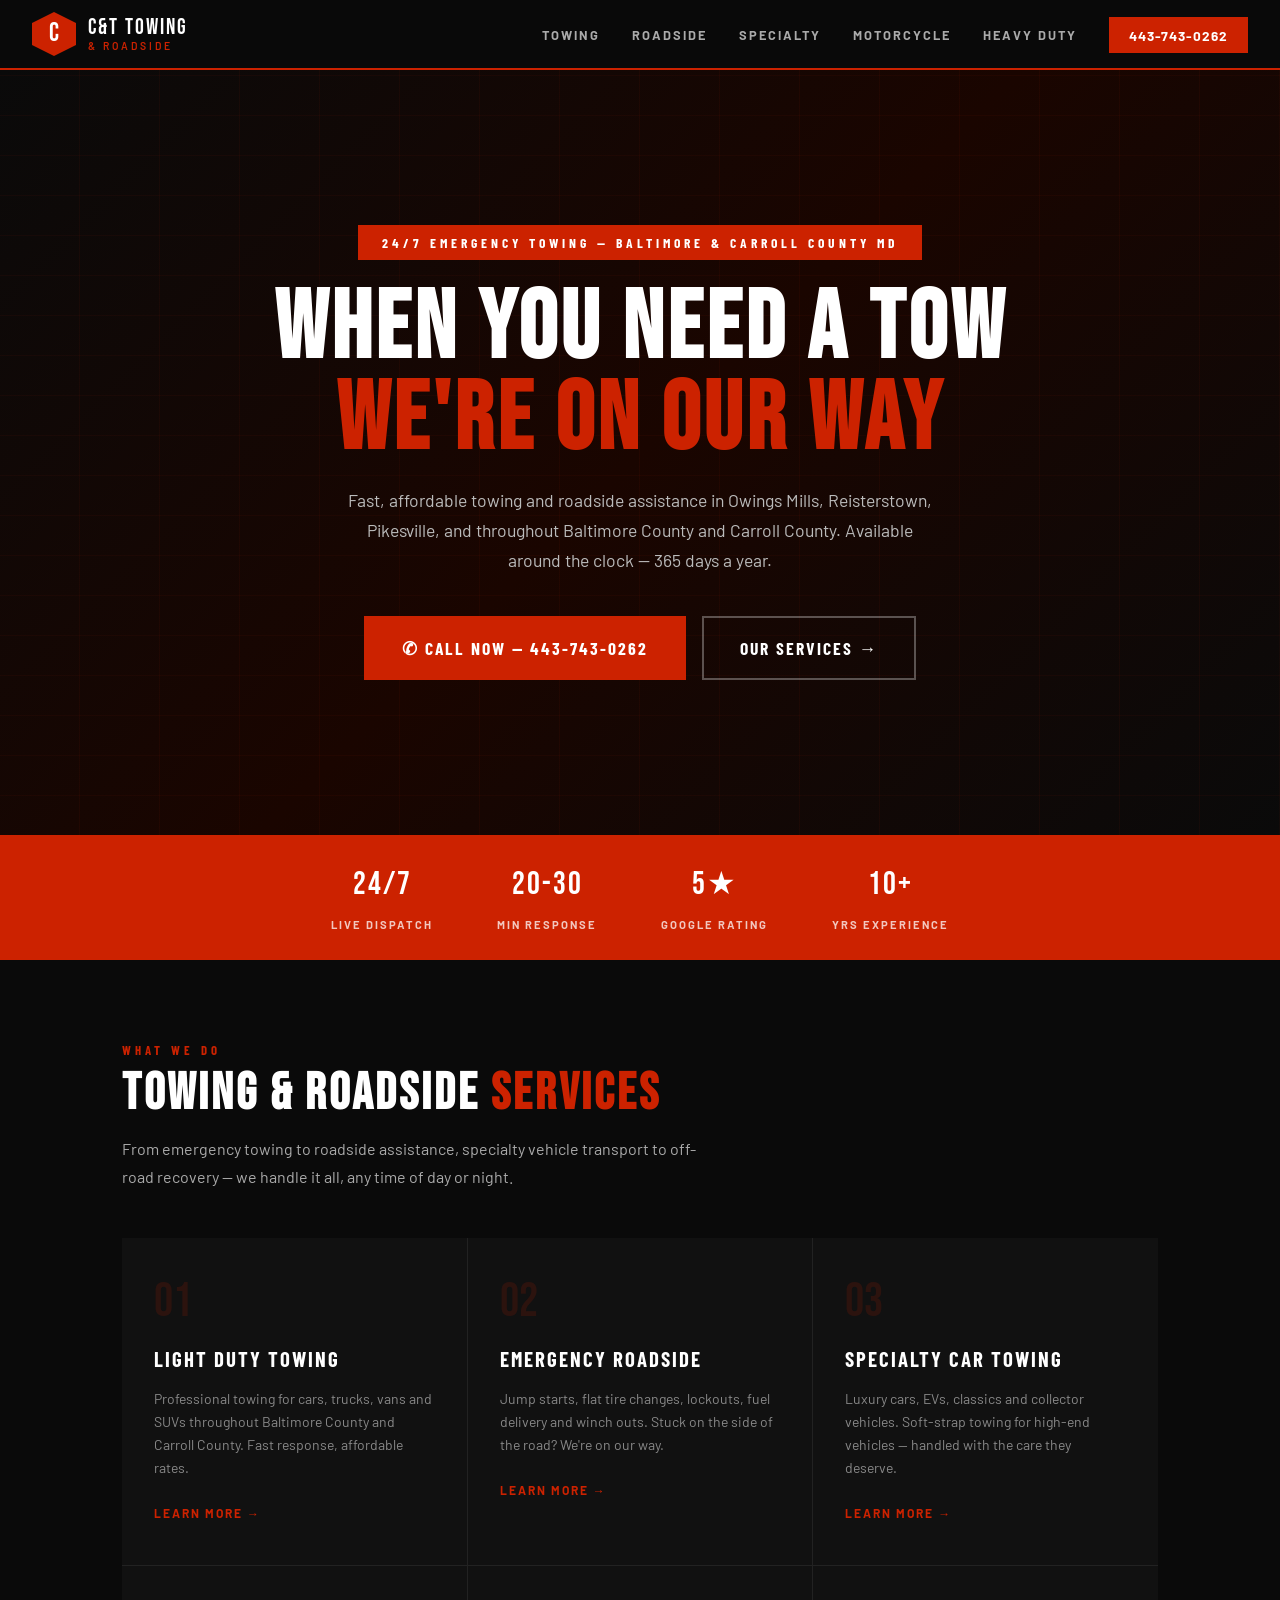
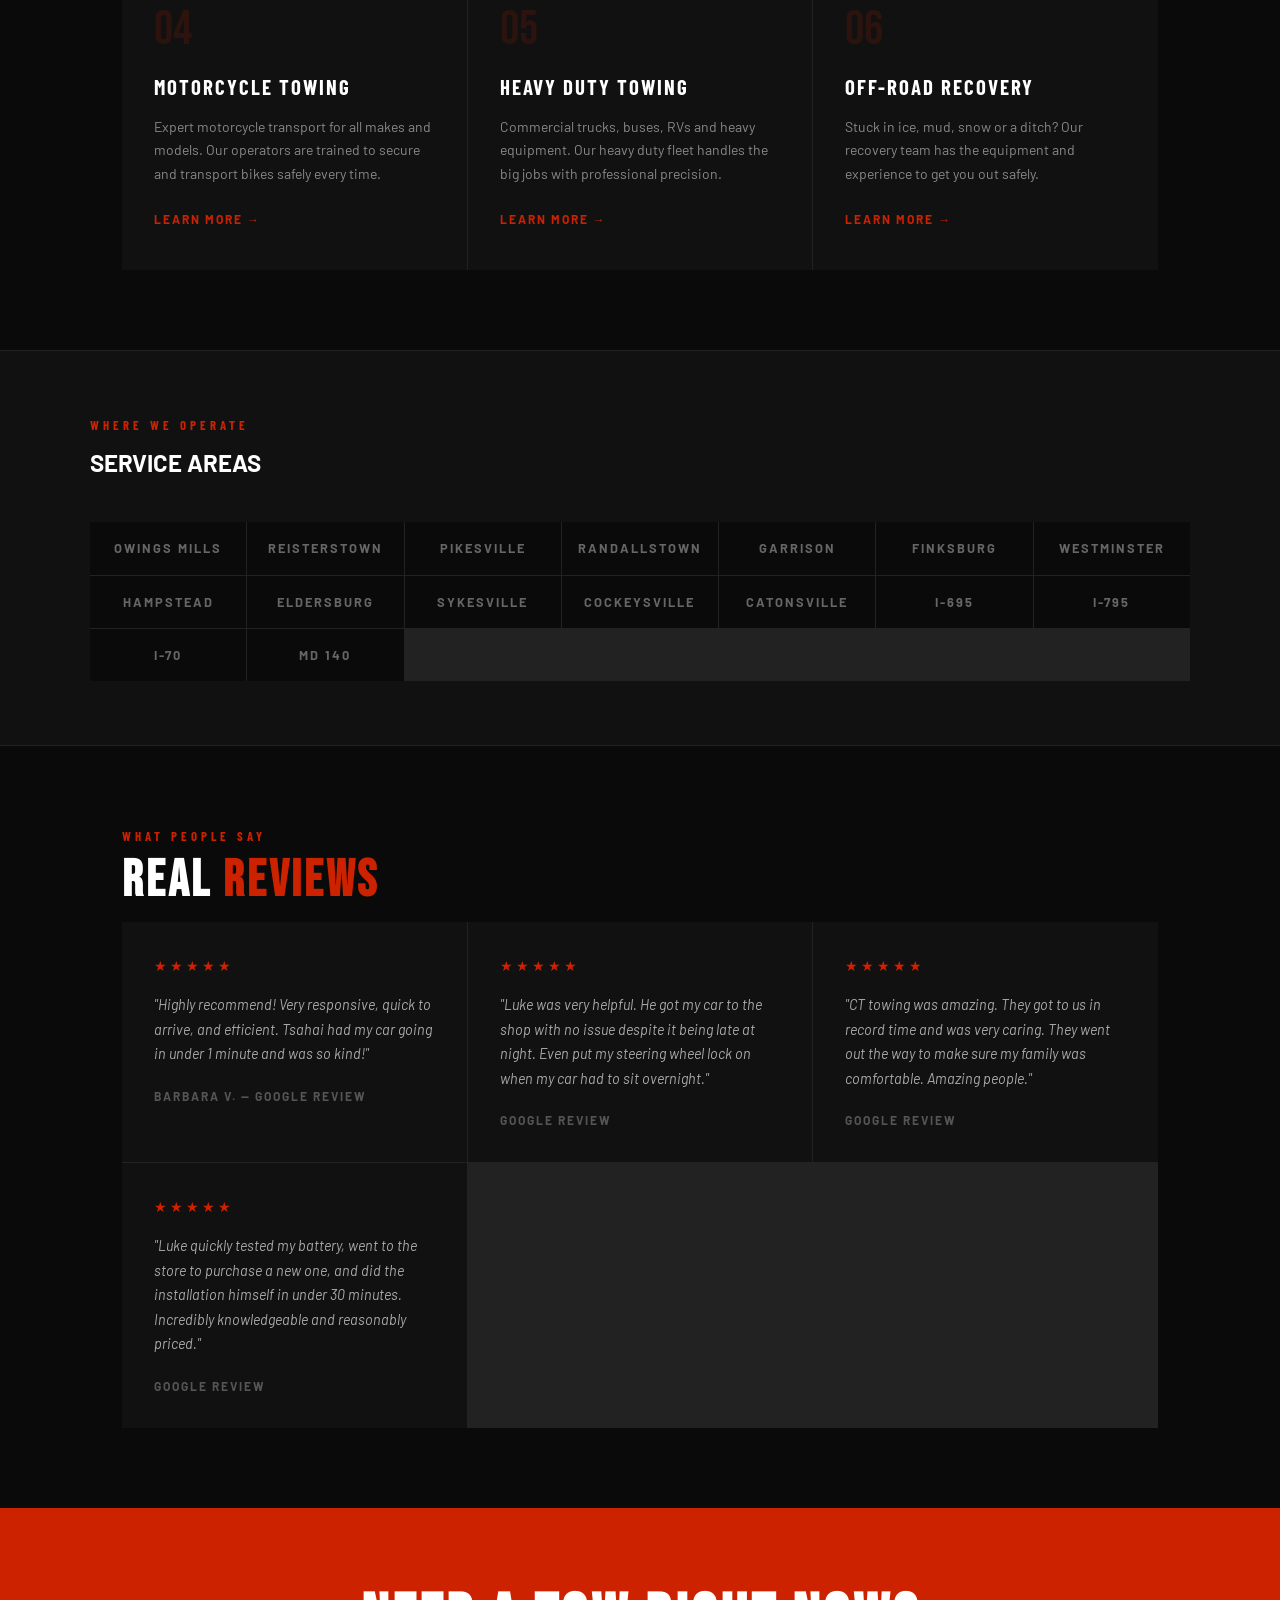
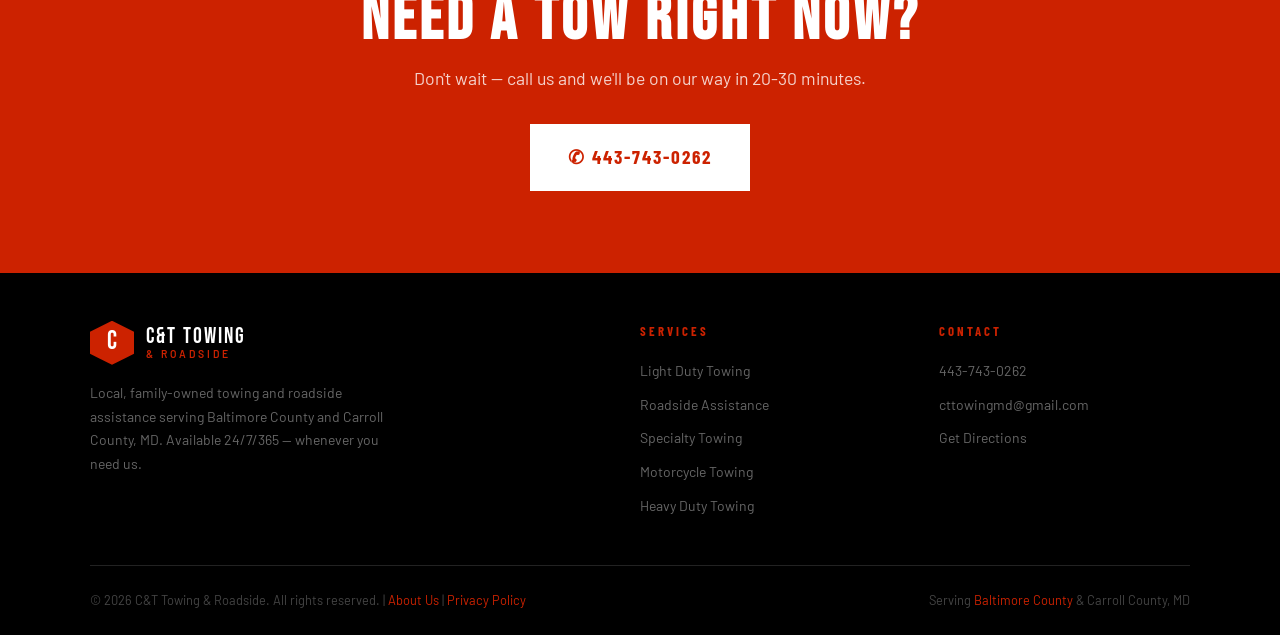
==== index.html @ 51850046 "Shorten click-to-call fallback timer from 1000ms to 400ms tel: links hand off to the phone's native " ====
<!DOCTYPE html>
<html lang="en">
<head>
<meta charset="UTF-8">
<meta name="viewport" content="width=device-width, initial-scale=1.0">
<meta name="description" content="24/7 towing & roadside assistance in Owings Mills, Reisterstown & Baltimore County MD. Call C&T Towing at 443-743-0262.">
<meta property="og:title" content="C&T Towing & Roadside | 24/7 Towing Baltimore County & Carroll County MD" />
<meta property="og:description" content="24/7 towing & roadside assistance in Owings Mills, Reisterstown & Baltimore County MD. Call C&T Towing at 443-743-0262." />
<meta property="og:type" content="website" />
<meta property="og:url" content="https://cttowingmd.com/" />
<meta property="og:site_name" content="C&T Towing & Roadside" />
<link rel="canonical" href="https://cttowingmd.com/" />
<meta name="keywords" content="towing near me, tow truck near me, towing company Baltimore, towing Owings Mills, towing Reisterstown, roadside assistance Baltimore County">
<title>C&T Towing & Roadside | 24/7 Towing Baltimore County & Carroll County MD</title>
<link rel="stylesheet" href="style.css">
<!-- Google tag (gtag.js) -->
<script async src="https://www.googletagmanager.com/gtag/js?id=AW-18107258551"></script>
<script>
  window.dataLayer = window.dataLayer || [];
  function gtag(){dataLayer.push(arguments);}
  gtag("js", new Date());
  gtag("config", "AW-18107258551");
</script>
<script>
function gtag_report_conversion(url) {
  var called = false;
  var callback = function () {
    if (called) return;
    called = true;
    if (typeof(url) != 'undefined') {
      window.location = url;
    }
  };
  setTimeout(callback, 400);
  try {
    gtag('event', 'conversion', {
        'send_to': 'AW-18107258551/Ihk4CMn9qMQcELetm7pD',
        'event_callback': callback,
        'event_timeout': 2000
    });
  } catch (e) {
    callback();
  }
  return false;
}
</script>
<script type="application/ld+json">
{
  "@context": "https://schema.org",
  "@type": "LocalBusiness",
  "name": "C&T Towing & Roadside",
  "telephone": "443-743-0262",
  "address": {
    "@type": "PostalAddress",
    "streetAddress": "1121 Berrymans Ln",
    "addressLocality": "Reisterstown",
    "addressRegion": "MD",
    "postalCode": "21136"
  },
  "url": "https://cttowingmd.com",
  "openingHours": "Mo-Su 09:00-20:00",
  "areaServed": "Reisterstown, Owings Mills, Pikesville, MD"
}
</script>
</head>
<body>

<nav>
  <div class="nav-logo">
    <div class="nav-logo-icon">C</div>
    <div class="nav-logo-text">
      <span class="nav-logo-name">C&T TOWING</span>
      <span class="nav-logo-sub">& Roadside</span>
    </div>
  </div>
  <ul class="nav-links">
    <li><a href="towing-near-me.html">Towing</a></li>
    <li><a href="roadside-assistance.html">Roadside</a></li>
    <li><a href="specialty-vehicle-towing.html">Specialty</a></li>
    <li><a href="motorcycle-towing.html">Motorcycle</a></li>
    <li><a href="heavy-duty-towing.html">Heavy Duty</a></li>
    <li><a href="contact.html" class="nav-cta">443-743-0262</a></li>
  </ul>
</nav>

<section class="hero">
  <div class="hero-bg"></div>
  <div class="hero-pattern"></div>
  <div class="hero-content">
    <div class="hero-badge">24/7 Emergency Towing — Baltimore & Carroll County MD</div>
    <h1>WHEN YOU NEED A TOW<br><span>WE'RE ON OUR WAY</span></h1>
    <p>Fast, affordable towing and roadside assistance in Owings Mills, Reisterstown, Pikesville, and throughout Baltimore County and Carroll County. Available around the clock — 365 days a year.</p>
    <div class="hero-btns">
      <a href="tel:+14437430262" onclick="return gtag_report_conversion('tel:4437430262');" class="btn-primary">&#9990; Call Now — 443-743-0262</a>
      <a href="towing-near-me.html" class="btn-outline">Our Services &rarr;</a>
    </div>
  </div>
</section>

<div class="stats-bar">
  <div class="stat"><span class="stat-num">24/7</span><span class="stat-label">Live Dispatch</span></div>
  <div class="stat"><span class="stat-num">20-30</span><span class="stat-label">Min Response</span></div>
  <div class="stat"><span class="stat-num">5★</span><span class="stat-label">Google Rating</span></div>
  <div class="stat"><span class="stat-num">10+</span><span class="stat-label">Yrs Experience</span></div>
</div>

<section class="section">
  <div class="section-label">What We Do</div>
  <h2>TOWING & ROADSIDE <span>SERVICES</span></h2>
  <p>From emergency towing to roadside assistance, specialty vehicle transport to off-road recovery — we handle it all, any time of day or night.</p>
  <div class="services-grid">
    <div class="service-card">
      <div class="service-num">01</div>
      <h3>Light Duty Towing</h3>
      <p>Professional towing for cars, trucks, vans and SUVs throughout Baltimore County and Carroll County. Fast response, affordable rates.</p>
      <a href="towing-near-me.html" class="service-link">Learn More &rarr;</a>
    </div>
    <div class="service-card">
      <div class="service-num">02</div>
      <h3>Emergency Roadside</h3>
      <p>Jump starts, flat tire changes, lockouts, fuel delivery and winch outs. Stuck on the side of the road? We're on our way.</p>
      <a href="roadside-assistance.html" class="service-link">Learn More &rarr;</a>
    </div>
    <div class="service-card">
      <div class="service-num">03</div>
      <h3>Specialty Car Towing</h3>
      <p>Luxury cars, EVs, classics and collector vehicles. Soft-strap towing for high-end vehicles — handled with the care they deserve.</p>
      <a href="specialty-vehicle-towing.html" class="service-link">Learn More &rarr;</a>
    </div>
    <div class="service-card">
      <div class="service-num">04</div>
      <h3>Motorcycle Towing</h3>
      <p>Expert motorcycle transport for all makes and models. Our operators are trained to secure and transport bikes safely every time.</p>
      <a href="motorcycle-towing.html" class="service-link">Learn More &rarr;</a>
    </div>
    <div class="service-card">
      <div class="service-num">05</div>
      <h3>Heavy Duty Towing</h3>
      <p>Commercial trucks, buses, RVs and heavy equipment. Our heavy duty fleet handles the big jobs with professional precision.</p>
      <a href="heavy-duty-towing.html" class="service-link">Learn More &rarr;</a>
    </div>
    <div class="service-card">
      <div class="service-num">06</div>
      <h3>Off-Road Recovery</h3>
      <p>Stuck in ice, mud, snow or a ditch? Our recovery team has the equipment and experience to get you out safely.</p>
      <a href="roadside-assistance.html" class="service-link">Learn More &rarr;</a>
    </div>
  </div>
</section>

<div class="areas-section">
  <div class="areas-inner">
    <div class="section-label">Where We Operate</div>
    <h2>SERVICE <span>AREAS</span></h2>
    <div class="areas-grid">
      <div class="area-item">Owings Mills</div>
      <div class="area-item">Reisterstown</div>
      <div class="area-item">Pikesville</div>
      <div class="area-item">Randallstown</div>
      <div class="area-item">Garrison</div>
      <div class="area-item">Finksburg</div>
      <div class="area-item">Westminster</div>
      <div class="area-item">Hampstead</div>
      <div class="area-item">Eldersburg</div>
      <div class="area-item">Sykesville</div>
      <div class="area-item">Cockeysville</div>
      <div class="area-item">Catonsville</div>
      <div class="area-item">I-695</div>
      <div class="area-item">I-795</div>
      <div class="area-item">I-70</div>
      <div class="area-item">MD 140</div>
    </div>
  </div>
</div>

<section class="section">
  <div class="section-label">What People Say</div>
  <h2>REAL <span>REVIEWS</span></h2>
  <div class="reviews-grid">
    <div class="review-card">
      <div class="stars">★★★★★</div>
      <p class="review-text">"Highly recommend! Very responsive, quick to arrive, and efficient. Tsahai had my car going in under 1 minute and was so kind!"</p>
      <div class="review-author">Barbara V. — Google Review</div>
    </div>
    <div class="review-card">
      <div class="stars">★★★★★</div>
      <p class="review-text">"Luke was very helpful. He got my car to the shop with no issue despite it being late at night. Even put my steering wheel lock on when my car had to sit overnight."</p>
      <div class="review-author">Google Review</div>
    </div>
    <div class="review-card">
      <div class="stars">★★★★★</div>
      <p class="review-text">"CT towing was amazing. They got to us in record time and was very caring. They went out the way to make sure my family was comfortable. Amazing people."</p>
      <div class="review-author">Google Review</div>
    </div>
    <div class="review-card">
      <div class="stars">★★★★★</div>
      <p class="review-text">"Luke quickly tested my battery, went to the store to purchase a new one, and did the installation himself in under 30 minutes. Incredibly knowledgeable and reasonably priced."</p>
      <div class="review-author">Google Review</div>
    </div>
  </div>
</section>

<div class="cta-banner">
  <h2>NEED A TOW RIGHT NOW?</h2>
  <p>Don't wait — call us and we'll be on our way in 20-30 minutes.</p>
  <a href="tel:+14437430262" onclick="return gtag_report_conversion('tel:4437430262');" class="btn-white">&#9990; 443-743-0262</a>
</div>

<footer>
  <div class="footer-inner">
    <div class="footer-top">
      <div class="footer-brand">
        <div class="nav-logo">
          <div class="nav-logo-icon">C</div>
          <div class="nav-logo-text">
            <span class="nav-logo-name">C&T TOWING</span>
            <span class="nav-logo-sub">& Roadside</span>
          </div>
        </div>
        <p>Local, family-owned towing and roadside assistance serving Baltimore County and Carroll County, MD. Available 24/7/365 — whenever you need us.</p>
      </div>
      <div class="footer-col">
        <h4>Services</h4>
        <ul>
          <li><a href="towing-near-me.html">Light Duty Towing</a></li>
          <li><a href="roadside-assistance.html">Roadside Assistance</a></li>
          <li><a href="specialty-vehicle-towing.html">Specialty Towing</a></li>
          <li><a href="motorcycle-towing.html">Motorcycle Towing</a></li>
          <li><a href="heavy-duty-towing.html">Heavy Duty Towing</a></li>
        </ul>
      </div>
      <div class="footer-col">
        <h4>Contact</h4>
        <ul>
          <li><a href="tel:+14437430262" onclick="return gtag_report_conversion('tel:4437430262');">443-743-0262</a></li>
          <li><a href="mailto:cttowingmd@gmail.com">cttowingmd@gmail.com</a></li>
          <li><a href="contact.html">Get Directions</a></li>
        </ul>
      </div>
    </div>
    <div class="footer-bottom">
      <p>&copy; 2026 C&T Towing & Roadside. All rights reserved. | <a href="about.html">About Us</a> | <a href="privacy-policy.html">Privacy Policy</a></p>
      <p>Serving <a href="towing-near-me.html">Baltimore County</a> & Carroll County, MD</p>
    </div>
  </div>
</footer>

</body>
</html>
---- style.css ----
@import url('https://fonts.googleapis.com/css2?family=Bebas+Neue&family=Barlow:wght@400;500;600;700&family=Barlow+Condensed:wght@700;800&display=swap');

:root {
  --red: #CC2200;
  --red-dark: #991A00;
  --black: #0a0a0a;
  --dark: #111;
  --gray: #888;
  --light-gray: #f5f5f5;
  --white: #fff;
  --font-display: 'Bebas Neue', sans-serif;
  --font-condensed: 'Barlow Condensed', sans-serif;
  --font-body: 'Barlow', sans-serif;
}

* { margin: 0; padding: 0; box-sizing: border-box; }

body {
  font-family: var(--font-body);
  background: var(--black);
  color: var(--white);
  line-height: 1.6;
}

a { color: inherit; text-decoration: none; }
img { max-width: 100%; display: block; }

/* NAV */
nav {
  position: sticky;
  top: 0;
  z-index: 1000;
  background: rgba(10,10,10,0.97);
  border-bottom: 2px solid var(--red);
  padding: 0 2rem;
  display: flex;
  justify-content: space-between;
  align-items: center;
  height: 70px;
}

.nav-logo {
  display: flex;
  align-items: center;
  gap: 12px;
}

.nav-logo-icon {
  width: 44px;
  height: 44px;
  background: var(--red);
  display: flex;
  align-items: center;
  justify-content: center;
  font-family: var(--font-display);
  font-size: 1.6rem;
  color: var(--white);
  clip-path: polygon(50% 0%, 100% 25%, 100% 75%, 50% 100%, 0% 75%, 0% 25%);
}

.nav-logo-text {
  display: flex;
  flex-direction: column;
  line-height: 1.1;
}

.nav-logo-name {
  font-family: var(--font-display);
  font-size: 1.4rem;
  letter-spacing: 2px;
  color: var(--white);
}

.nav-logo-sub {
  font-size: 0.65rem;
  font-weight: 600;
  color: var(--red);
  letter-spacing: 3px;
  text-transform: uppercase;
}

.nav-links {
  display: flex;
  align-items: center;
  gap: 2rem;
  list-style: none;
}

.nav-links a {
  font-size: 0.8rem;
  font-weight: 700;
  letter-spacing: 2px;
  text-transform: uppercase;
  color: #aaa;
  transition: color 0.2s;
}

.nav-links a:hover { color: var(--white); }

.nav-cta {
  background: var(--red) !important;
  color: var(--white) !important;
  padding: 0.6rem 1.25rem;
  font-size: 0.85rem !important;
  letter-spacing: 1px !important;
  transition: background 0.2s !important;
}

.nav-cta:hover { background: var(--red-dark) !important; }

/* HERO */
.hero {
  position: relative;
  min-height: 85vh;
  display: flex;
  align-items: center;
  justify-content: center;
  text-align: center;
  padding: 4rem 2rem;
  overflow: hidden;
}

.hero-bg {
  position: absolute;
  inset: 0;
  background: linear-gradient(135deg, #0a0a0a 0%, #1a0500 50%, #0a0a0a 100%);
}

.hero-pattern {
  position: absolute;
  inset: 0;
  background-image: repeating-linear-gradient(0deg, transparent, transparent 39px, rgba(204,34,0,0.05) 39px, rgba(204,34,0,0.05) 40px),
    repeating-linear-gradient(90deg, transparent, transparent 79px, rgba(204,34,0,0.05) 79px, rgba(204,34,0,0.05) 80px);
}

.hero-content {
  position: relative;
  z-index: 1;
  max-width: 900px;
}

.hero-badge {
  display: inline-block;
  background: var(--red);
  color: var(--white);
  font-family: var(--font-condensed);
  font-size: 0.85rem;
  font-weight: 700;
  letter-spacing: 4px;
  text-transform: uppercase;
  padding: 0.4rem 1.5rem;
  margin-bottom: 1.5rem;
}

.hero h1 {
  font-family: var(--font-display);
  font-size: clamp(3rem, 8vw, 6rem);
  line-height: 0.95;
  letter-spacing: 4px;
  margin-bottom: 1.25rem;
  color: var(--white);
}

.hero h1 span { color: var(--red); }

.hero p {
  font-size: 1.1rem;
  color: #bbb;
  max-width: 600px;
  margin: 0 auto 2.5rem;
  line-height: 1.7;
}

.hero-btns {
  display: flex;
  gap: 1rem;
  justify-content: center;
  flex-wrap: wrap;
}

.btn-primary {
  display: inline-flex;
  align-items: center;
  gap: 8px;
  background: var(--red);
  color: var(--white);
  padding: 1rem 2.25rem;
  font-family: var(--font-condensed);
  font-size: 1.1rem;
  font-weight: 700;
  letter-spacing: 2px;
  text-transform: uppercase;
  border: 2px solid var(--red);
  transition: all 0.2s;
}

.btn-primary:hover { background: var(--red-dark); border-color: var(--red-dark); }

.btn-outline {
  display: inline-flex;
  align-items: center;
  gap: 8px;
  background: transparent;
  color: var(--white);
  padding: 1rem 2.25rem;
  font-family: var(--font-condensed);
  font-size: 1.1rem;
  font-weight: 700;
  letter-spacing: 2px;
  text-transform: uppercase;
  border: 2px solid rgba(255,255,255,0.3);
  transition: all 0.2s;
}

.btn-outline:hover { border-color: var(--white); }

/* STATS BAR */
.stats-bar {
  background: var(--red);
  padding: 1.5rem 2rem;
  display: flex;
  justify-content: center;
  gap: 4rem;
  flex-wrap: wrap;
}

.stat { text-align: center; }
.stat-num {
  font-family: var(--font-display);
  font-size: 2rem;
  letter-spacing: 2px;
  color: var(--white);
  display: block;
}
.stat-label {
  font-size: 0.7rem;
  font-weight: 700;
  letter-spacing: 2px;
  text-transform: uppercase;
  color: rgba(255,255,255,0.75);
}

/* SECTIONS */
.section {
  padding: 5rem 2rem;
  max-width: 1100px;
  margin: 0 auto;
}

.section-label {
  font-family: var(--font-condensed);
  font-size: 0.8rem;
  font-weight: 700;
  letter-spacing: 4px;
  color: var(--red);
  text-transform: uppercase;
  margin-bottom: 0.5rem;
}

.section h2 {
  font-family: var(--font-display);
  font-size: clamp(2rem, 4vw, 3.5rem);
  letter-spacing: 3px;
  color: var(--white);
  margin-bottom: 1rem;
  line-height: 1;
}

.section h2 span { color: var(--red); }

.section > p {
  font-size: 1rem;
  color: #aaa;
  max-width: 600px;
  margin-bottom: 3rem;
  line-height: 1.7;
}

/* SERVICE CARDS */
.services-grid {
  display: grid;
  grid-template-columns: repeat(auto-fit, minmax(280px, 1fr));
  gap: 1px;
  background: #222;
}

.service-card {
  background: var(--dark);
  padding: 2.5rem 2rem;
  transition: background 0.2s;
  position: relative;
  overflow: hidden;
}

.service-card::before {
  content: '';
  position: absolute;
  top: 0; left: 0;
  width: 3px;
  height: 0;
  background: var(--red);
  transition: height 0.3s;
}

.service-card:hover::before { height: 100%; }
.service-card:hover { background: #161616; }

.service-num {
  font-family: var(--font-display);
  font-size: 3rem;
  color: rgba(204,34,0,0.15);
  line-height: 1;
  margin-bottom: 1rem;
}

.service-card h3 {
  font-family: var(--font-condensed);
  font-size: 1.3rem;
  font-weight: 700;
  letter-spacing: 2px;
  text-transform: uppercase;
  color: var(--white);
  margin-bottom: 0.75rem;
}

.service-card p {
  font-size: 0.875rem;
  color: #888;
  line-height: 1.65;
  margin-bottom: 1.25rem;
}

.service-link {
  font-size: 0.75rem;
  font-weight: 700;
  letter-spacing: 2px;
  text-transform: uppercase;
  color: var(--red);
  display: inline-flex;
  align-items: center;
  gap: 6px;
  transition: gap 0.2s;
}

.service-link:hover { gap: 10px; }

/* AREAS */
.areas-section {
  background: var(--dark);
  border-top: 1px solid #222;
  border-bottom: 1px solid #222;
  padding: 4rem 2rem;
}

.areas-inner { max-width: 1100px; margin: 0 auto; }

.areas-grid {
  display: grid;
  grid-template-columns: repeat(auto-fit, minmax(150px, 1fr));
  gap: 1px;
  background: #222;
  margin-top: 2.5rem;
}

.area-item {
  background: var(--black);
  padding: 1rem;
  text-align: center;
  font-size: 0.8rem;
  font-weight: 700;
  letter-spacing: 2px;
  text-transform: uppercase;
  color: #666;
  transition: all 0.2s;
}

.area-item:hover { background: var(--dark); color: var(--red); }

/* REVIEWS */
.reviews-grid {
  display: grid;
  grid-template-columns: repeat(auto-fit, minmax(280px, 1fr));
  gap: 1px;
  background: #222;
}

.review-card {
  background: var(--dark);
  padding: 2rem;
}

.stars {
  color: var(--red);
  font-size: 0.9rem;
  letter-spacing: 3px;
  margin-bottom: 1rem;
}

.review-text {
  font-size: 0.9rem;
  color: #aaa;
  line-height: 1.7;
  font-style: italic;
  margin-bottom: 1.25rem;
}

.review-author {
  font-size: 0.75rem;
  font-weight: 700;
  letter-spacing: 2px;
  text-transform: uppercase;
  color: #555;
}

/* CTA BANNER */
.cta-banner {
  background: var(--red);
  padding: 5rem 2rem;
  text-align: center;
}

.cta-banner h2 {
  font-family: var(--font-display);
  font-size: clamp(2.5rem, 5vw, 4.5rem);
  letter-spacing: 4px;
  color: var(--white);
  margin-bottom: 0.75rem;
  line-height: 1;
}

.cta-banner p {
  color: rgba(255,255,255,0.8);
  font-size: 1.1rem;
  margin-bottom: 2rem;
}

.btn-white {
  display: inline-flex;
  align-items: center;
  gap: 8px;
  background: var(--white);
  color: var(--red);
  padding: 1rem 2.25rem;
  font-family: var(--font-condensed);
  font-size: 1.2rem;
  font-weight: 700;
  letter-spacing: 2px;
  text-transform: uppercase;
  border: 2px solid var(--white);
  transition: all 0.2s;
}

.btn-white:hover { background: transparent; color: var(--white); }

/* PAGE HERO (inner pages) */
.page-hero {
  background: var(--dark);
  border-bottom: 2px solid var(--red);
  padding: 4rem 2rem;
  text-align: center;
}

.page-hero h1 {
  font-family: var(--font-display);
  font-size: clamp(2.5rem, 6vw, 5rem);
  letter-spacing: 4px;
  color: var(--white);
  line-height: 1;
  margin-bottom: 1rem;
}

.page-hero h1 span { color: var(--red); }

.page-hero p {
  font-size: 1.1rem;
  color: #aaa;
  max-width: 600px;
  margin: 0 auto;
  line-height: 1.7;
}

/* FEATURES LIST */
.features-list {
  list-style: none;
  display: grid;
  grid-template-columns: repeat(auto-fit, minmax(280px, 1fr));
  gap: 1rem;
  margin: 2rem 0;
}

.features-list li {
  display: flex;
  align-items: flex-start;
  gap: 1rem;
  padding: 1.25rem;
  background: var(--dark);
  border-left: 3px solid var(--red);
}

.features-list li span {
  font-size: 0.9rem;
  color: #ccc;
  line-height: 1.6;
}

/* FOOTER */
footer {
  background: #000;
  border-top: 2px solid var(--red);
  padding: 3rem 2rem 1.5rem;
}

.footer-inner {
  max-width: 1100px;
  margin: 0 auto;
}

.footer-top {
  display: grid;
  grid-template-columns: 2fr 1fr 1fr;
  gap: 3rem;
  margin-bottom: 3rem;
}

.footer-brand p {
  font-size: 0.875rem;
  color: #666;
  line-height: 1.7;
  margin-top: 1rem;
  max-width: 300px;
}

.footer-col h4 {
  font-family: var(--font-condensed);
  font-size: 0.8rem;
  font-weight: 700;
  letter-spacing: 3px;
  text-transform: uppercase;
  color: var(--red);
  margin-bottom: 1rem;
}

.footer-col ul {
  list-style: none;
  display: flex;
  flex-direction: column;
  gap: 0.5rem;
}

.footer-col ul li a {
  font-size: 0.875rem;
  color: #666;
  transition: color 0.2s;
}

.footer-col ul li a:hover { color: var(--white); }

.footer-bottom {
  border-top: 1px solid #222;
  padding-top: 1.5rem;
  display: flex;
  justify-content: space-between;
  align-items: center;
  flex-wrap: wrap;
  gap: 1rem;
}

.footer-bottom p {
  font-size: 0.8rem;
  color: #444;
}

.footer-bottom a { color: var(--red); }

@media (max-width: 768px) {
  .nav-links { display: none; }
  .footer-top { grid-template-columns: 1fr; gap: 2rem; }
  .stats-bar { gap: 2rem; }
  footer { justify-content: center; text-align: center; }
}
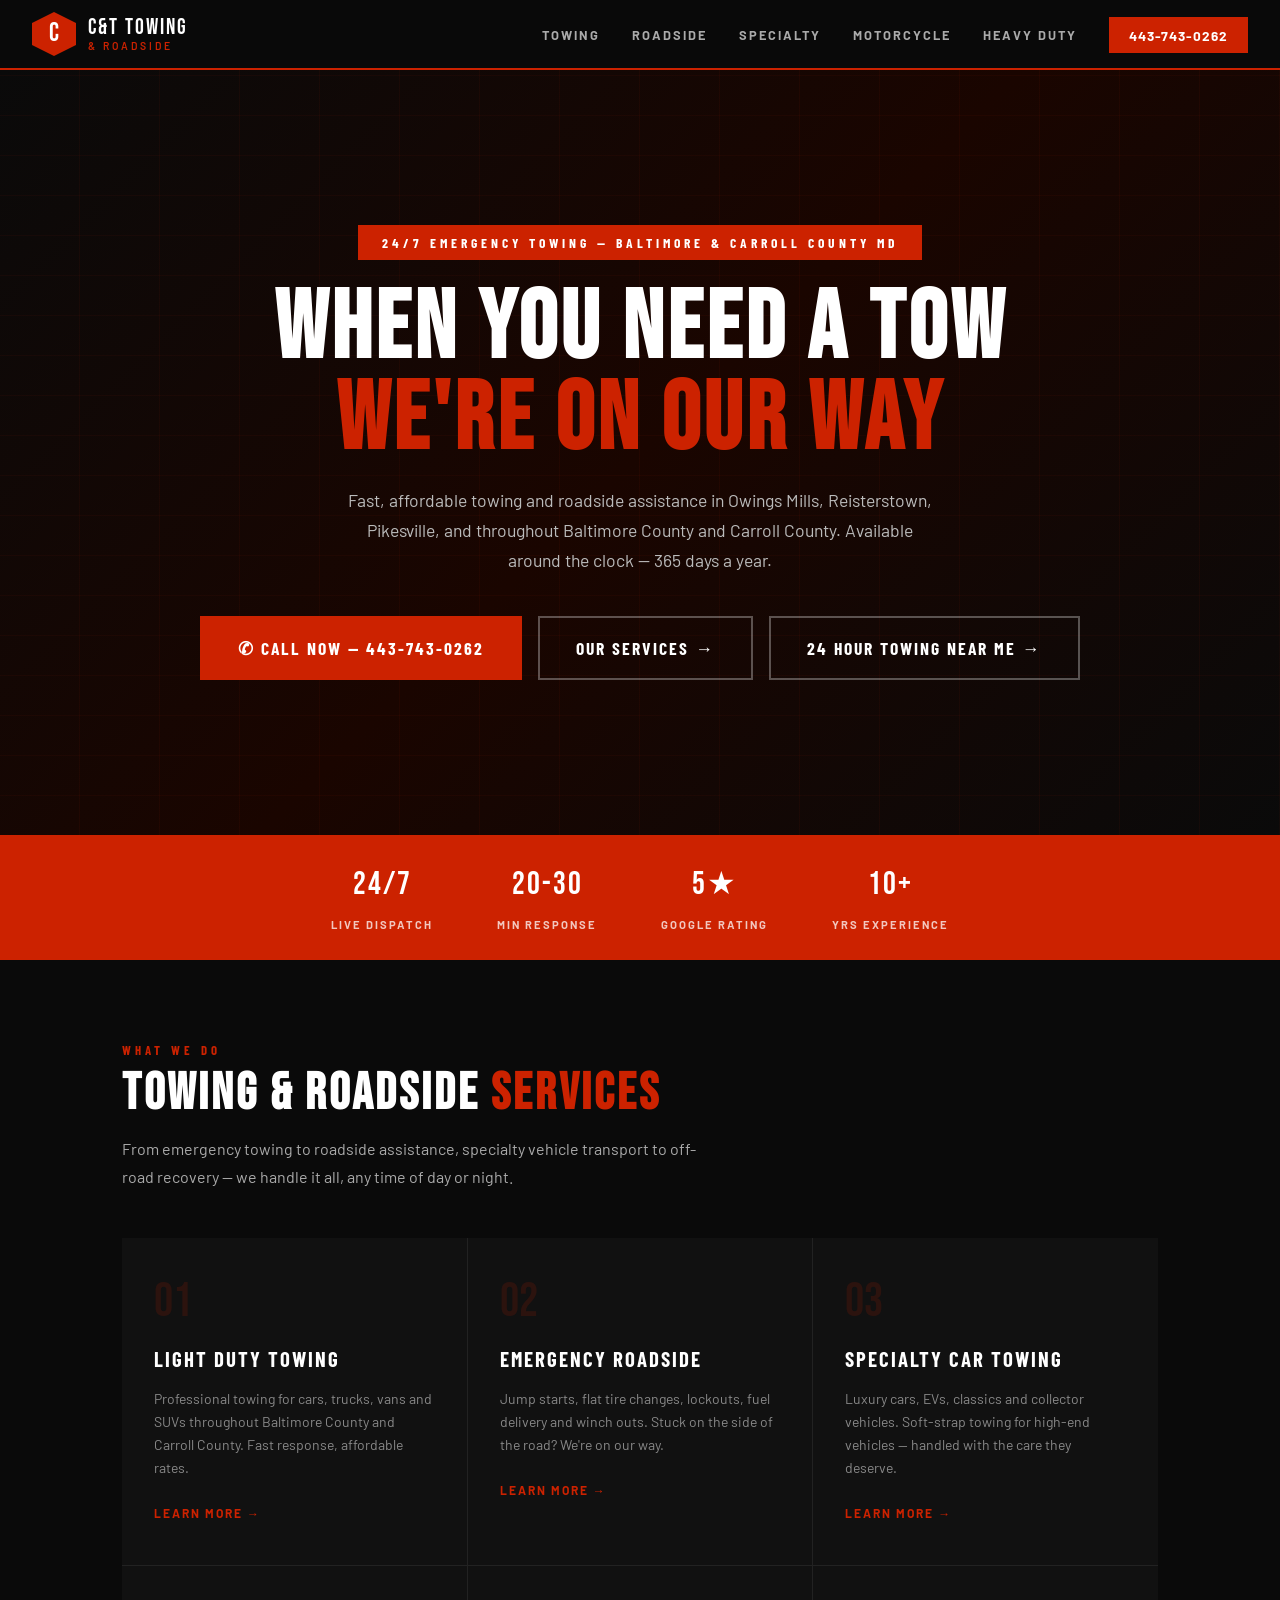
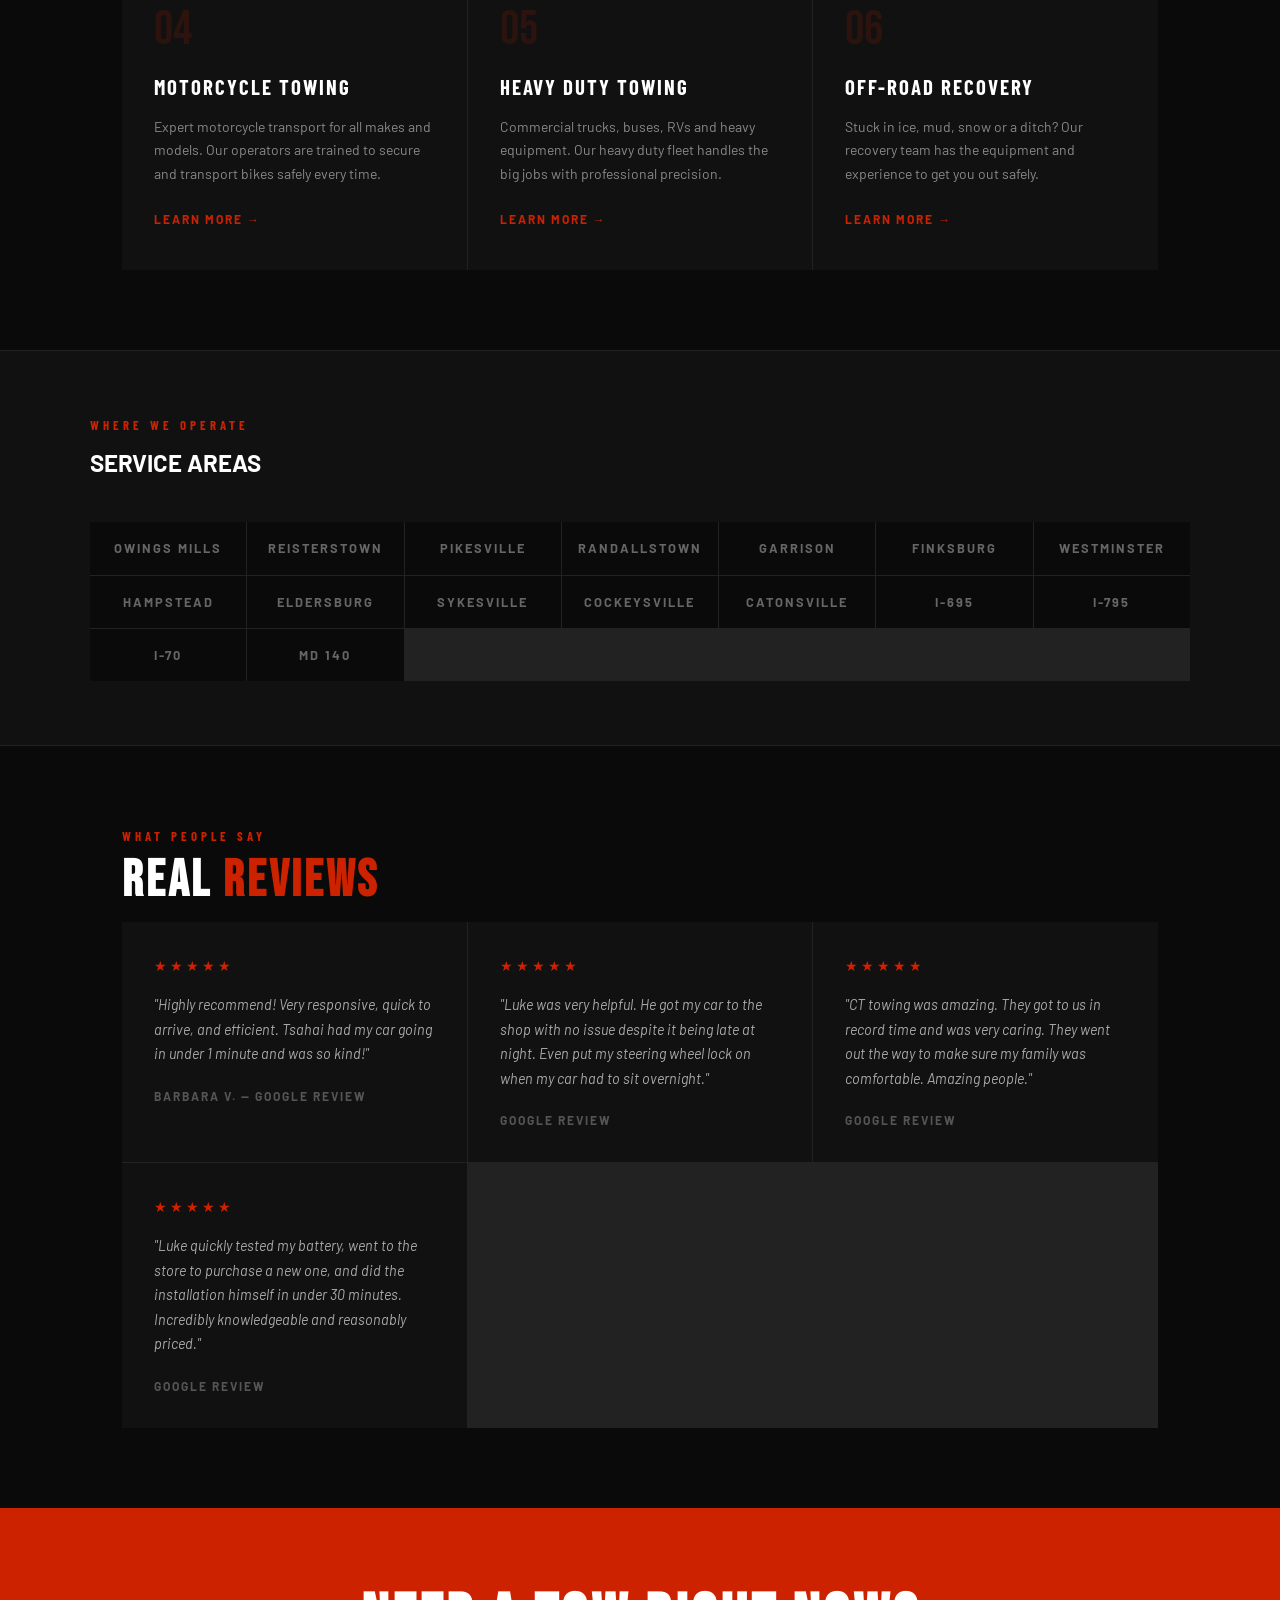
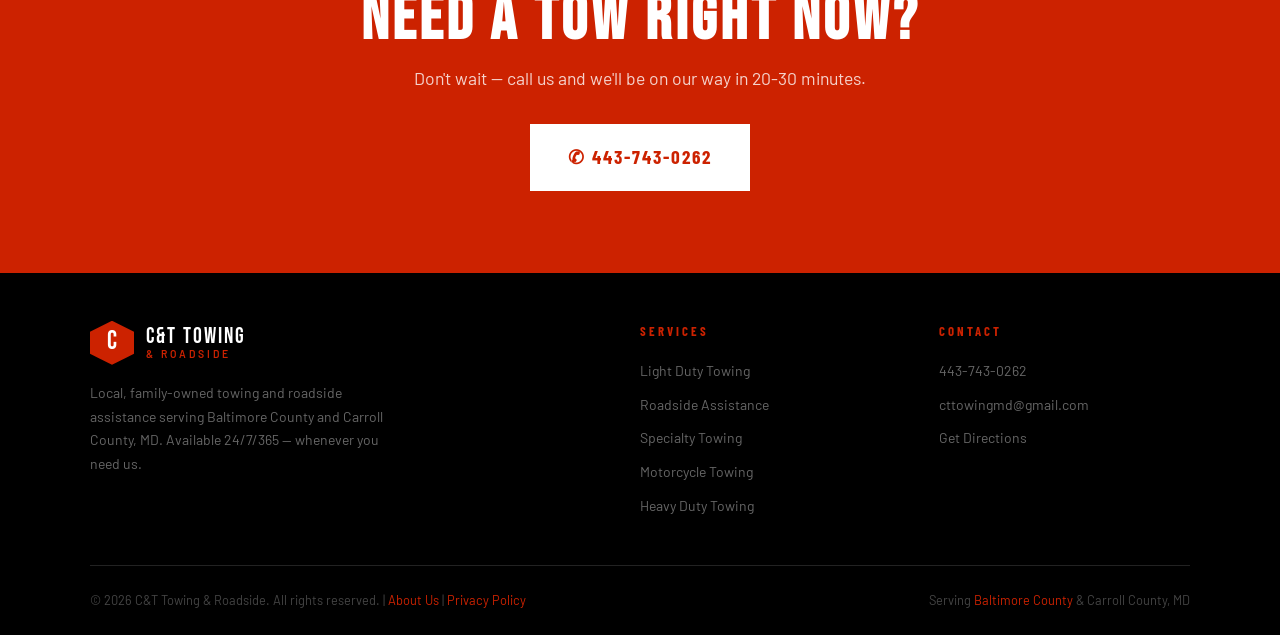
==== commit a4794064: "Homepage: add direct Towing Near Me link in hero Co-authored-by: Uncleluk33 <Uncleluk33@users.norepl" ====
--- a/index.html
+++ b/index.html
@@ -21,29 +21,11 @@
   gtag("js", new Date());
   gtag("config", "AW-18107258551");
 </script>
-<script>
-function gtag_report_conversion(url) {
-  var called = false;
-  var callback = function () {
-    if (called) return;
-    called = true;
-    if (typeof(url) != 'undefined') {
-      window.location = url;
-    }
-  };
-  setTimeout(callback, 400);
-  try {
-    gtag('event', 'conversion', {
-        'send_to': 'AW-18107258551/Ihk4CMn9qMQcELetm7pD',
-        'event_callback': callback,
-        'event_timeout': 2000
-    });
-  } catch (e) {
-    callback();
-  }
-  return false;
-}
-</script>
+  <script>
+  gtag('config', 'AW-18107258551/nmvxCJfHis0cELetm7pD', {
+    'phone_conversion_number': '443-743-0262'
+  });
+  </script>
 <script type="application/ld+json">
 {
   "@context": "https://schema.org",
@@ -91,8 +73,9 @@
     <h1>WHEN YOU NEED A TOW<br><span>WE'RE ON OUR WAY</span></h1>
     <p>Fast, affordable towing and roadside assistance in Owings Mills, Reisterstown, Pikesville, and throughout Baltimore County and Carroll County. Available around the clock — 365 days a year.</p>
     <div class="hero-btns">
-      <a href="tel:+14437430262" onclick="return gtag_report_conversion('tel:4437430262');" class="btn-primary">&#9990; Call Now — 443-743-0262</a>
+      <a href="tel:+14437430262" onclick="gtag('event', 'conversion', {'send_to': 'AW-18107258551/lhk4CMn9qMQcELetm7pD'});" class="btn-primary">&#9990; Call Now — 443-743-0262</a>
       <a href="towing-near-me.html" class="btn-outline">Our Services &rarr;</a>
+      <a href="towing-near-me.html" class="btn-outline">24 Hour Towing Near Me &rarr;</a>
     </div>
   </div>
 </section>
@@ -203,7 +186,7 @@
 <div class="cta-banner">
   <h2>NEED A TOW RIGHT NOW?</h2>
   <p>Don't wait — call us and we'll be on our way in 20-30 minutes.</p>
-  <a href="tel:+14437430262" onclick="return gtag_report_conversion('tel:4437430262');" class="btn-white">&#9990; 443-743-0262</a>
+  <a href="tel:+14437430262" onclick="gtag('event', 'conversion', {'send_to': 'AW-18107258551/lhk4CMn9qMQcELetm7pD'});" class="btn-white">&#9990; 443-743-0262</a>
 </div>
 
 <footer>
@@ -232,7 +215,7 @@
       <div class="footer-col">
         <h4>Contact</h4>
         <ul>
-          <li><a href="tel:+14437430262" onclick="return gtag_report_conversion('tel:4437430262');">443-743-0262</a></li>
+          <li><a href="tel:+14437430262" onclick="gtag('event', 'conversion', {'send_to': 'AW-18107258551/lhk4CMn9qMQcELetm7pD'});">443-743-0262</a></li>
           <li><a href="mailto:cttowingmd@gmail.com">cttowingmd@gmail.com</a></li>
           <li><a href="contact.html">Get Directions</a></li>
         </ul>
@@ -246,4 +229,4 @@
 </footer>
 
 </body>
-</html>+</html>
--- a/style.css
+++ b/style.css
@@ -578,3 +578,113 @@
   .stats-bar { gap: 2rem; }
   footer { justify-content: center; text-align: center; }
 }
+
+
+/* =============================================================================
+   Additions for towing-near-me.html (local landing-page update)
+   — fleet photo grid, FAQ block, 24-hour section spacing, and sticky mobile call bar
+   ============================================================================= */
+
+.section-hours > p {
+  margin-bottom: 1.5rem;
+}
+
+.fleet-photos {
+  display: grid;
+  grid-template-columns: 1fr 1fr;
+  gap: 1rem;
+  margin: 2.5rem 0 0;
+}
+
+.fleet-photos figure {
+  margin: 0;
+  background: var(--dark);
+  border: 1px solid #222;
+  overflow: hidden;
+}
+
+.fleet-photos picture,
+.fleet-photos img {
+  width: 100%;
+  height: auto;
+  display: block;
+}
+
+.faq-list {
+  display: flex;
+  flex-direction: column;
+  gap: 1px;
+  background: #222;
+  margin-top: 2rem;
+}
+
+.faq-item {
+  background: var(--dark);
+  padding: 1.5rem 2rem;
+}
+
+.faq-item h3 {
+  font-family: var(--font-condensed);
+  font-size: 1.15rem;
+  font-weight: 700;
+  letter-spacing: 1px;
+  color: var(--white);
+  margin-bottom: 0.5rem;
+  line-height: 1.3;
+}
+
+.faq-item p {
+  font-size: 0.95rem;
+  color: #aaa;
+  line-height: 1.7;
+  margin: 0;
+  max-width: 700px;
+}
+
+/* Sticky mobile call bar — visible only under ~768px.
+   Add class "has-mobile-call-bar" on <body> of pages that include the bar
+   so padding-bottom is not applied site-wide. */
+.mobile-call-bar {
+  display: none;
+}
+
+@media (max-width: 768px) {
+  body.has-mobile-call-bar {
+    padding-bottom: 64px;
+  }
+
+  .section-hours {
+    padding-top: 2rem;
+    padding-bottom: 2.5rem;
+  }
+
+  .fleet-photos {
+    grid-template-columns: 1fr;
+  }
+
+  .mobile-call-bar {
+    display: block;
+    position: fixed;
+    left: 0;
+    right: 0;
+    bottom: 0;
+    z-index: 1100;
+    background: var(--red);
+    border-top: 2px solid var(--red-dark);
+    padding-bottom: env(safe-area-inset-bottom);
+  }
+
+  .mobile-call-bar a {
+    display: flex;
+    width: 100%;
+    justify-content: center;
+    align-items: center;
+    min-height: 56px;
+    color: var(--white);
+    font-family: var(--font-condensed);
+    font-size: 1.15rem;
+    font-weight: 700;
+    letter-spacing: 2px;
+    text-transform: uppercase;
+  }
+}
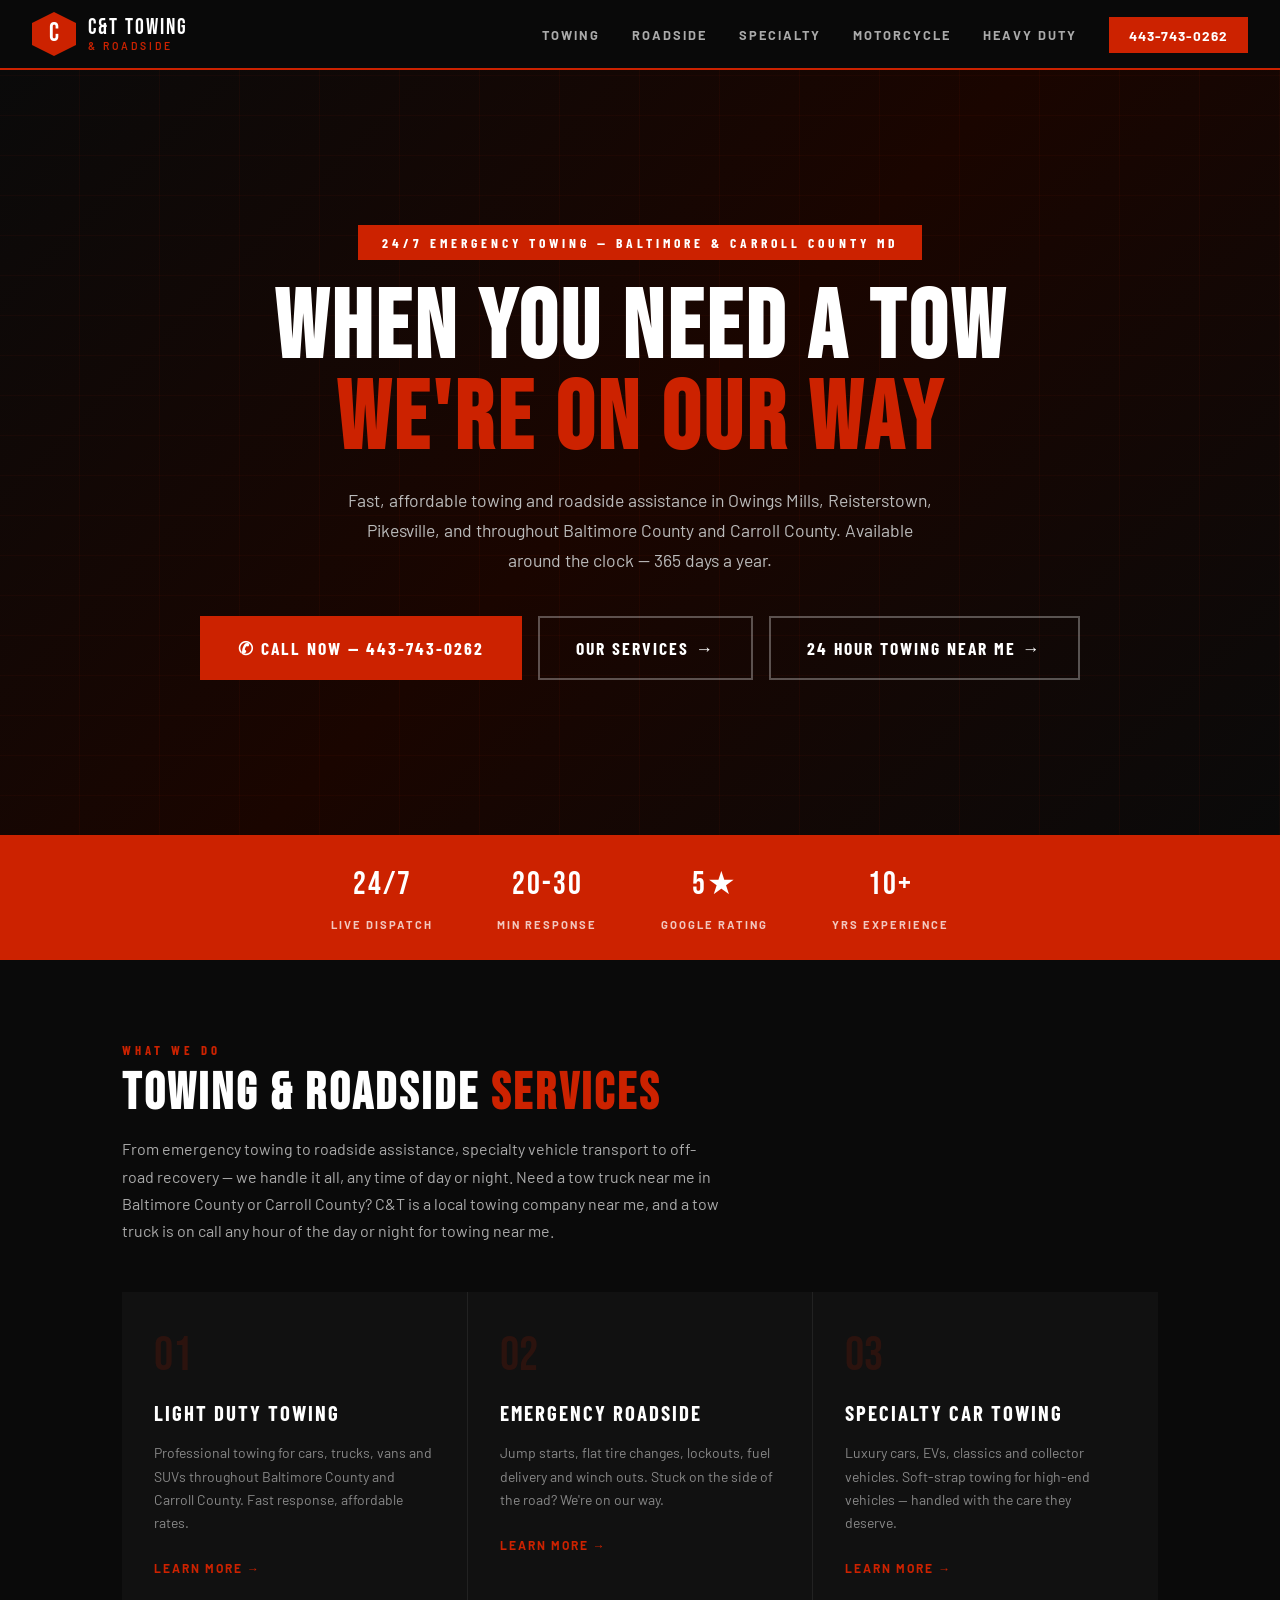
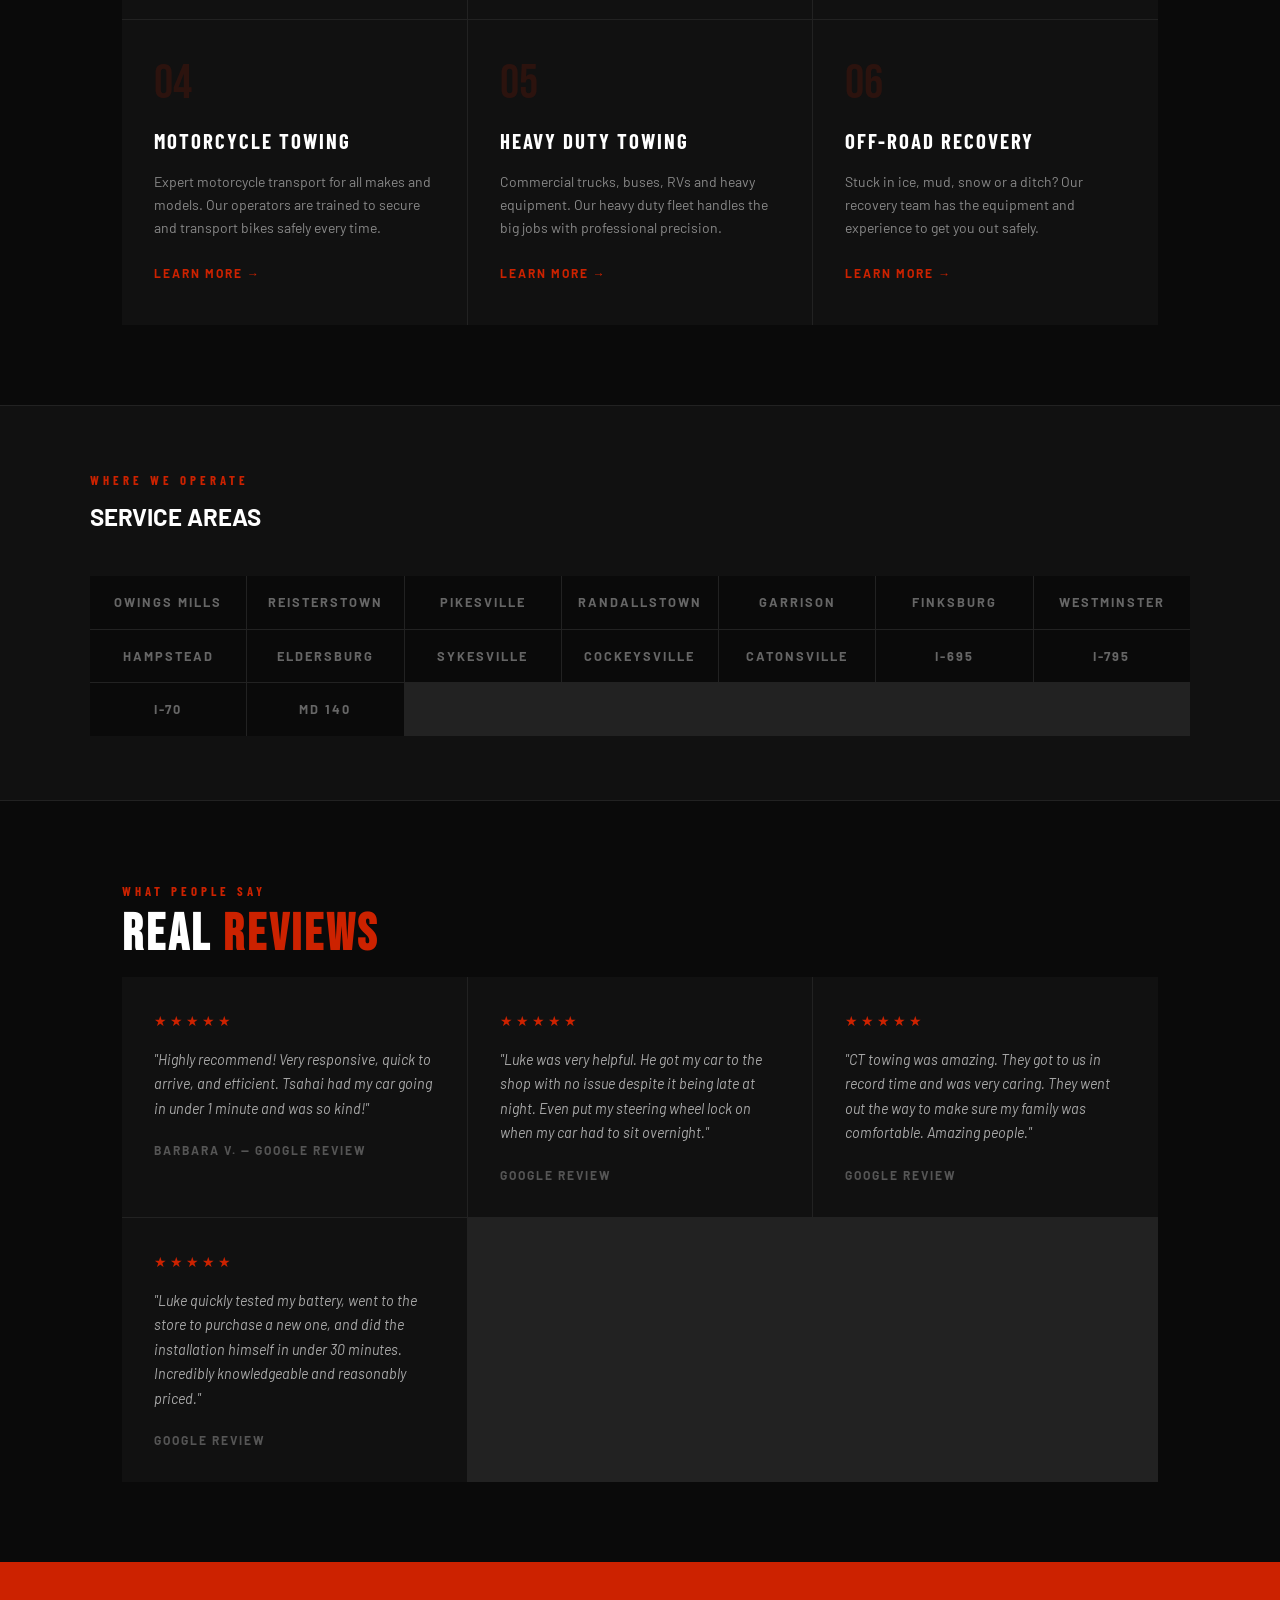
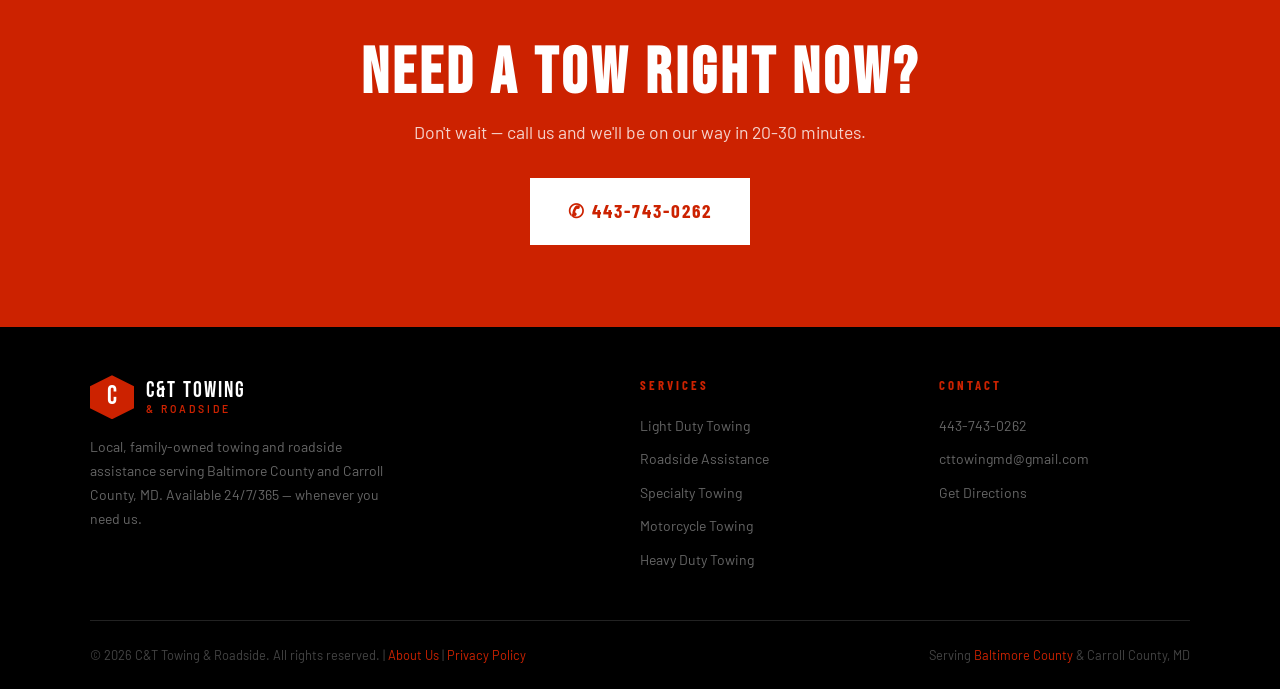
==== commit 71dc816b: "SEO: faster fonts, fix landing CLS, heading order, target phrases Co-authored-by: Uncleluk33 <Unclel" ====
--- a/index.html
+++ b/index.html
@@ -12,6 +12,11 @@
 <link rel="canonical" href="https://cttowingmd.com/" />
 <meta name="keywords" content="towing near me, tow truck near me, towing company Baltimore, towing Owings Mills, towing Reisterstown, roadside assistance Baltimore County">
 <title>C&T Towing & Roadside | 24/7 Towing Baltimore County & Carroll County MD</title>
+<link rel="preconnect" href="https://fonts.googleapis.com">
+<link rel="preconnect" href="https://fonts.gstatic.com" crossorigin>
+<link rel="dns-prefetch" href="https://www.googletagmanager.com">
+<link rel="preconnect" href="https://www.googletagmanager.com">
+<link rel="stylesheet" href="https://fonts.googleapis.com/css2?family=Bebas+Neue&family=Barlow:wght@400;600;700&family=Barlow+Condensed:wght@700&display=swap">
 <link rel="stylesheet" href="style.css">
 <!-- Google tag (gtag.js) -->
 <script async src="https://www.googletagmanager.com/gtag/js?id=AW-18107258551"></script>
@@ -40,7 +45,7 @@
     "postalCode": "21136"
   },
   "url": "https://cttowingmd.com",
-  "openingHours": "Mo-Su 09:00-20:00",
+  "openingHours": "Mo-Su 00:00-23:59",
   "areaServed": "Reisterstown, Owings Mills, Pikesville, MD"
 }
 </script>
@@ -70,7 +75,7 @@
   <div class="hero-pattern"></div>
   <div class="hero-content">
     <div class="hero-badge">24/7 Emergency Towing — Baltimore & Carroll County MD</div>
-    <h1>WHEN YOU NEED A TOW<br><span>WE'RE ON OUR WAY</span></h1>
+    <h1>WHEN YOU NEED A TOW <br><span>WE'RE ON OUR WAY</span></h1>
     <p>Fast, affordable towing and roadside assistance in Owings Mills, Reisterstown, Pikesville, and throughout Baltimore County and Carroll County. Available around the clock — 365 days a year.</p>
     <div class="hero-btns">
       <a href="tel:+14437430262" onclick="gtag('event', 'conversion', {'send_to': 'AW-18107258551/lhk4CMn9qMQcELetm7pD'});" class="btn-primary">&#9990; Call Now — 443-743-0262</a>
@@ -90,7 +95,7 @@
 <section class="section">
   <div class="section-label">What We Do</div>
   <h2>TOWING & ROADSIDE <span>SERVICES</span></h2>
-  <p>From emergency towing to roadside assistance, specialty vehicle transport to off-road recovery — we handle it all, any time of day or night.</p>
+  <p>From emergency towing to roadside assistance, specialty vehicle transport to off-road recovery — we handle it all, any time of day or night. Need a tow truck near me in Baltimore County or Carroll County? C&T is a local towing company near me, and a tow truck is on call any hour of the day or night for towing near me.</p>
   <div class="services-grid">
     <div class="service-card">
       <div class="service-num">01</div>
@@ -203,7 +208,7 @@
         <p>Local, family-owned towing and roadside assistance serving Baltimore County and Carroll County, MD. Available 24/7/365 — whenever you need us.</p>
       </div>
       <div class="footer-col">
-        <h4>Services</h4>
+        <h3>Services</h3>
         <ul>
           <li><a href="towing-near-me.html">Light Duty Towing</a></li>
           <li><a href="roadside-assistance.html">Roadside Assistance</a></li>
@@ -213,7 +218,7 @@
         </ul>
       </div>
       <div class="footer-col">
-        <h4>Contact</h4>
+        <h3>Contact</h3>
         <ul>
           <li><a href="tel:+14437430262" onclick="gtag('event', 'conversion', {'send_to': 'AW-18107258551/lhk4CMn9qMQcELetm7pD'});">443-743-0262</a></li>
           <li><a href="mailto:cttowingmd@gmail.com">cttowingmd@gmail.com</a></li>
--- a/style.css
+++ b/style.css
@@ -1,4 +1,60 @@
-@import url('https://fonts.googleapis.com/css2?family=Bebas+Neue&family=Barlow:wght@400;500;600;700&family=Barlow+Condensed:wght@700;800&display=swap');
+/* Local fallbacks sized to the webfonts so font-display:swap does not reflow.
+   Once Bebas Neue, Barlow, and Barlow Condensed load, they still win the stack. */
+@font-face {
+  font-family: 'Bebas Neue Fallback';
+  font-style: normal;
+  font-weight: 100 900;
+  src: local('Arial'), local('Arimo'), local('Liberation Sans'), local('Noto Sans');
+  unicode-range: U+0000-00FF, U+0131, U+0152-0153, U+02BB-02BC, U+02C6, U+02DA, U+02DC, U+0304, U+0308, U+0329, U+2000-206F, U+20AC, U+2122, U+2191, U+2193, U+2212, U+2215, U+FEFF, U+FFFD;
+  size-adjust: 56.7%;
+  ascent-override: 158.73%;
+  descent-override: 52.91%;
+  line-gap-override: 0%;
+}
+@font-face {
+  font-family: 'Barlow Fallback';
+  font-style: normal;
+  font-weight: 400;
+  src: local('Arial'), local('Arimo'), local('Liberation Sans'), local('Noto Sans');
+  unicode-range: U+0000-00FF, U+0131, U+0152-0153, U+02BB-02BC, U+02C6, U+02DA, U+02DC, U+0304, U+0308, U+0329, U+2000-206F, U+20AC, U+2122, U+2191, U+2193, U+2212, U+2215, U+FEFF, U+FFFD;
+  size-adjust: 88.21%;
+  ascent-override: 113.36%;
+  descent-override: 22.67%;
+  line-gap-override: 0%;
+}
+@font-face {
+  font-family: 'Barlow Fallback';
+  font-style: normal;
+  font-weight: 600;
+  src: local('Arial'), local('Arimo'), local('Liberation Sans'), local('Noto Sans');
+  unicode-range: U+0000-00FF, U+0131, U+0152-0153, U+02BB-02BC, U+02C6, U+02DA, U+02DC, U+0304, U+0308, U+0329, U+2000-206F, U+20AC, U+2122, U+2191, U+2193, U+2212, U+2215, U+FEFF, U+FFFD;
+  size-adjust: 89.76%;
+  ascent-override: 111.41%;
+  descent-override: 22.28%;
+  line-gap-override: 0%;
+}
+@font-face {
+  font-family: 'Barlow Fallback';
+  font-style: normal;
+  font-weight: 700;
+  src: local('Arial'), local('Arimo'), local('Liberation Sans'), local('Noto Sans');
+  unicode-range: U+0000-00FF, U+0131, U+0152-0153, U+02BB-02BC, U+02C6, U+02DA, U+02DC, U+0304, U+0308, U+0329, U+2000-206F, U+20AC, U+2122, U+2191, U+2193, U+2212, U+2215, U+FEFF, U+FFFD;
+  size-adjust: 90.62%;
+  ascent-override: 110.35%;
+  descent-override: 22.07%;
+  line-gap-override: 0%;
+}
+@font-face {
+  font-family: 'Barlow Condensed Fallback';
+  font-style: normal;
+  font-weight: 700;
+  src: local('Arial'), local('Arimo'), local('Liberation Sans'), local('Noto Sans');
+  unicode-range: U+0000-00FF, U+0131, U+0152-0153, U+02BB-02BC, U+02C6, U+02DA, U+02DC, U+0304, U+0308, U+0329, U+2000-206F, U+20AC, U+2122, U+2191, U+2193, U+2212, U+2215, U+FEFF, U+FFFD;
+  size-adjust: 73.6%;
+  ascent-override: 135.87%;
+  descent-override: 27.17%;
+  line-gap-override: 0%;
+}
 
 :root {
   --red: #CC2200;
@@ -8,9 +64,9 @@
   --gray: #888;
   --light-gray: #f5f5f5;
   --white: #fff;
-  --font-display: 'Bebas Neue', sans-serif;
-  --font-condensed: 'Barlow Condensed', sans-serif;
-  --font-body: 'Barlow', sans-serif;
+  --font-display: 'Bebas Neue', 'Bebas Neue Fallback', sans-serif;
+  --font-condensed: 'Barlow Condensed', 'Barlow Condensed Fallback', sans-serif;
+  --font-body: 'Barlow', 'Barlow Fallback', sans-serif;
 }
 
 * { margin: 0; padding: 0; box-sizing: border-box; }
@@ -530,7 +586,7 @@
   max-width: 300px;
 }
 
-.footer-col h4 {
+.footer-col h3 {
   font-family: var(--font-condensed);
   font-size: 0.8rem;
   font-weight: 700;
@@ -608,6 +664,10 @@
   width: 100%;
   height: auto;
   display: block;
+}
+
+.fleet-photos img {
+  aspect-ratio: 1200 / 628;
 }
 
 .faq-list {
@@ -680,6 +740,7 @@
     justify-content: center;
     align-items: center;
     min-height: 56px;
+    height: 56px;
     color: var(--white);
     font-family: var(--font-condensed);
     font-size: 1.15rem;
@@ -688,3 +749,8 @@
     text-transform: uppercase;
   }
 }
+
+/* Logo homepage link. display:flex matches .nav-logo (a block flex box): the nav
+   item stays content-sized, and the footer logo stays left-aligned under the
+   mobile footer text-align:center rule. */
+.nav-logo-link{display:flex;text-decoration:none;color:inherit;}
